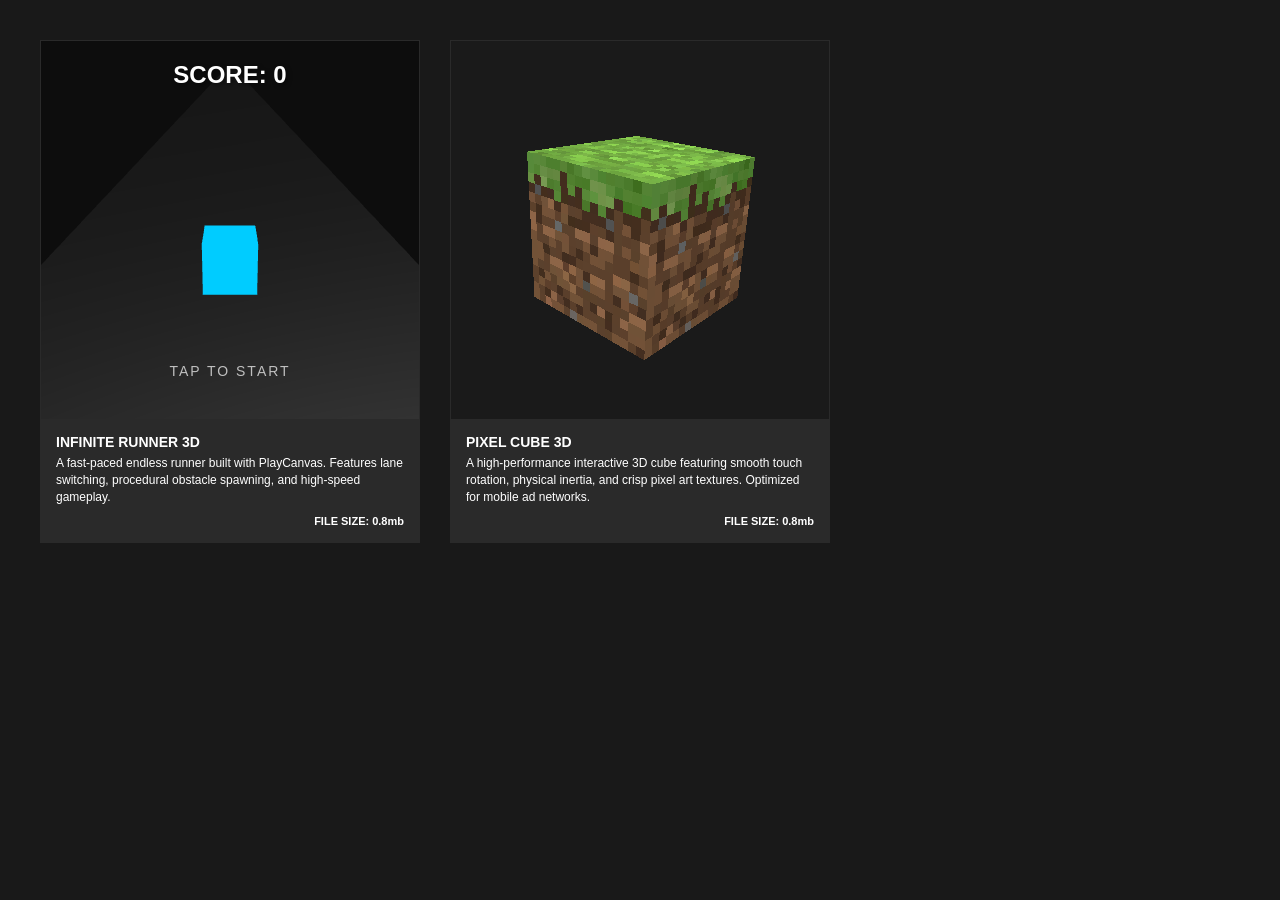
==== index.html @ 52c76c2c "Release update" ====
<!DOCTYPE html>
<html lang="en">

<head>
    <meta charset="UTF-8">
    <meta name="viewport" content="width=device-width, initial-scale=1.0">
    <title>Marcelo Kohl - Playables</title>
  <script type="module" crossorigin>(function(){const o=document.createElement("link").relList;if(o&&o.supports&&o.supports("modulepreload"))return;for(const e of document.querySelectorAll('link[rel="modulepreload"]'))r(e);new MutationObserver(e=>{for(const t of e)if(t.type==="childList")for(const s of t.addedNodes)s.tagName==="LINK"&&s.rel==="modulepreload"&&r(s)}).observe(document,{childList:!0,subtree:!0});function i(e){const t={};return e.integrity&&(t.integrity=e.integrity),e.referrerPolicy&&(t.referrerPolicy=e.referrerPolicy),e.crossOrigin==="use-credentials"?t.credentials="include":e.crossOrigin==="anonymous"?t.credentials="omit":t.credentials="same-origin",t}function r(e){if(e.ep)return;e.ep=!0;const t=i(e);fetch(e.href,t)}})();const m=document.getElementById("simulator"),y=document.getElementById("simulator-iframe"),d=document.getElementById("simulator-frame"),c=document.getElementById("simulator-device-selector"),f=document.getElementById("simulator-open-external"),a=document.getElementById("simulator-back"),g=document.getElementById("simulator-info-title"),b=document.getElementById("simulator-info-desc"),E=document.getElementById("simulator-file-size"),l=document.getElementById("simulator-download-file");let p="";const v={iphone13:{w:390,h:844},iphone14promax:{w:430,h:932},iphonese:{w:375,h:667},galaxys21:{w:360,h:800},pixel7:{w:412,h:915},ipadair:{w:820,h:1180},ipadpro12:{w:1024,h:1366},fill:{w:"100%",h:"100%"}};function u(n){const o=v[n],i=document.getElementById("simulator-body"),r=40;if(o)if(d.className="",d.classList.add(`res-${n}`),o.w!=="100%"){const e=o.w+24,t=o.h+24,s=i.clientWidth-r,w=i.clientHeight-r,h=Math.min(s/e,w/t,1);d.style.setProperty("--simulator-scale",h)}else d.style.setProperty("--simulator-scale","1")}window.openProject=function(n,o,i,r,e){p=n,y.src=n,g.innerText=o,b.innerText=i,E.innerText=r,l.href=e,l.download=e,m.style.display="flex",document.body.style.overflow="hidden",setTimeout(()=>{window.innerWidth<=600?u("fill"):u(c.value)},10)};window.addEventListener("resize",()=>{m.style.display==="flex"&&u(c.value)});c&&(c.onchange=()=>u(c.value));f&&(f.onclick=()=>window.open(p,"_blank"));a&&(a.onclick=()=>{m.style.display="none",y.src="",document.body.style.overflow="auto"});window.addEventListener("keydown",n=>{n.key==="Escape"&&a&&a.click()});l&&(l.onclick=async n=>{n.preventDefault();const o=l.href;try{const r=await(await fetch(o)).blob(),e=window.URL.createObjectURL(r),t=document.createElement("a");t.href=e,t.download=l.getAttribute("download")||"download.html",document.body.appendChild(t),t.click(),document.body.removeChild(t),window.URL.revokeObjectURL(e)}catch(i){console.error("Download failed, opening in new tab instead.",i),window.open(o,"_blank")}});</script>
  <style rel="stylesheet" crossorigin>:root{--bg-main: #191919;--text-main: #fff;--bg-card: #343434ab;--simulator-border: #000;--title-size: 14px;--description-size: 12px;--mb-size: 11px}body{margin:0;padding:40px;display:flex;justify-content:center;font-family:sans-serif;background:var(--bg-main);color:var(--text-main)}#project-list{display:grid;grid-template-columns:repeat(auto-fill,minmax(280px,1fr));gap:30px;width:100%;max-width:1200px}#project-list .project-card{text-decoration:none;color:var(--text-card-dark);position:relative;overflow:hidden;display:flex;flex-direction:column;cursor:pointer;border:1px solid var(--bg-card)}#project-list .project-card-iframe{width:100%;aspect-ratio:1/1;border:none;pointer-events:none;background:var(--bg-main)}#project-list .project-card-info{padding:15px;display:flex;flex-direction:column;gap:5px;background:var(--bg-card)}#project-list .project-card-title{font-size:var(--title-size);text-transform:uppercase}#project-list .project-card-description{font-size:var(--description-size);line-height:1.4}#project-list .project-file-size{font-size:var(--mb-size);font-weight:700;margin-top:5px;text-align:right}#simulator{position:fixed;top:0;left:0;width:100%;height:100%;background:var(--bg-main);z-index:1000;display:none;flex-direction:column;align-items:center}#simulator-header{width:100%;padding:15px 20px;display:flex;justify-content:space-between;align-items:center;box-sizing:border-box;background:var(--bg-main);border-bottom:1px solid var(--simulator-border);position:relative;z-index:10}.simulator-controls{display:flex;gap:15px;align-items:center}.btn{background:transparent;color:var(--text-main);border:1px solid #ffffff55;padding:10px 20px;font-size:13px;outline:none;cursor:pointer;text-transform:uppercase;text-align:center;font-weight:700;text-decoration:none;display:inline-block;transition:all .2s ease}.btn:hover{background:#fff3;border:1px solid #ffffff99}.btn.small{padding:6px 12px;font-size:10px}#simulator-info{position:absolute;top:10px;left:10px;width:250px;background:var(--bg-card);padding:15px;color:var(--text-main);display:flex;flex-direction:column;gap:5px;z-index:5;pointer-events:auto;border:1px solid transparent}#simulator-info-title{font-size:var(--title-size);text-transform:uppercase;display:block}#simulator-info-desc{font-size:var(--description-size);line-height:1.4;display:block}#simulator-file-size{font-size:var(--mb-size);font-weight:700;margin-top:5px;display:block}#simulator-body{flex:1;width:100%;display:flex;justify-content:center;align-items:center;overflow:hidden;padding:0;box-sizing:border-box;position:relative}#simulator-frame{background:#000;border:12px solid var(--simulator-border);border-radius:36px;box-shadow:0 0 50px #00000080;position:relative;overflow:hidden;transform:scale(var(--simulator-scale, 1));transform-origin:center center}#simulator-frame.res-iphone13{width:390px;height:844px}#simulator-frame.res-iphone14promax{width:430px;height:932px}#simulator-frame.res-iphonese{width:375px;height:667px;border-radius:0}#simulator-frame.res-galaxys21{width:360px;height:800px}#simulator-frame.res-pixel7{width:412px;height:915px}#simulator-frame.res-ipadair{width:820px;height:1180px}#simulator-frame.res-ipadpro12{width:1024px;height:1366px}#simulator-frame.res-fill{width:100%;height:100%;border-radius:0;border:none;transform:scale(1)}#simulator-frame:after{content:"";position:absolute;top:15px;left:50%;transform:translate(-50%);background:#111;z-index:10;border:2px solid #222;display:none}#simulator-frame.res-iphone13:after,#simulator-frame.res-galaxys21:after,#simulator-frame.res-pixel7:after{display:block;width:12px;height:12px;border-radius:50%}#simulator-frame.res-iphone14promax:after{display:block;width:100px;height:24px;border-radius:20px;top:10px}#simulator-frame.res-iphonese:after{display:block;width:60px;height:6px;border-radius:3px;top:20px}#simulator-iframe{width:100%;height:100%;border:none;background:#fff}@media (max-width: 800px){#simulator-info{display:none}}@media (max-width: 600px){#project-list{grid-template-columns:1fr}#simulator-frame{border:none;border-radius:0;width:100%!important;height:100%!important}#simulator-device-selector{display:none}}</style>
</head>

<body>

    <div id="project-list">
        
                                    <div class="project-card" onclick="openProject('infinite-runner.html', 'Infinite Runner 3D', 'A fast-paced endless runner built with PlayCanvas. Features lane switching, procedural obstacle spawning, and high-speed gameplay.', 'FILE SIZE: 0.8mb', 'infinite-runner.html')">
                                        <iframe class="project-card-iframe" src="infinite-runner.html"></iframe>
                                        <div class="project-card-info">
                                            <strong class="project-card-title">Infinite Runner 3D </strong>
                                            <span class="project-card-description">A fast-paced endless runner built with PlayCanvas. Features lane switching, procedural obstacle spawning, and high-speed gameplay.</span>
                                            <small class="project-file-size">FILE SIZE: 0.8mb</small>
                                        </div>
                                    </div>
                                

                                    <div class="project-card" onclick="openProject('pixel-cube.html', 'Pixel Cube 3D', 'A high-performance interactive 3D cube featuring smooth touch rotation, physical inertia, and crisp pixel art textures. Optimized for mobile ad networks.', 'FILE SIZE: 0.8mb', 'pixel-cube.html')">
                                        <iframe class="project-card-iframe" src="pixel-cube.html"></iframe>
                                        <div class="project-card-info">
                                            <strong class="project-card-title">Pixel Cube 3D </strong>
                                            <span class="project-card-description">A high-performance interactive 3D cube featuring smooth touch rotation, physical inertia, and crisp pixel art textures. Optimized for mobile ad networks.</span>
                                            <small class="project-file-size">FILE SIZE: 0.8mb</small>
                                        </div>
                                    </div>
                                
    </div>

    <div id="simulator">
        <div id="simulator-header">
            <div class="simulator-controls">
                <button id="simulator-back" class="btn small">CLOSE</button>

                <select id="simulator-device-selector" class="btn small">
                    <option value="iphone13">iPhone 13</option>
                    <option value="iphone14promax">iPhone 14 Pro Max</option>
                    <option value="iphonese">iPhone SE</option>
                    <option value="galaxys21">Galaxy S21</option>
                    <option value="pixel7">Pixel 7</option>
                    <option value="ipadair">iPad Air</option>
                    <option value="ipadpro12">iPad Pro 12.9</option>
                    <option value="fill">Fill Screen</option>
                </select>
                <button id="simulator-open-external" class="btn small">OPEN EXTERNAL</button>
            </div>
        </div>

        <div id="simulator-body">
            <div id="simulator-info">
                <strong id="simulator-info-title">PROJECT NAME</strong>
                <span id="simulator-info-desc">Description goes here...</span>
                <small id="simulator-file-size">FILE SIZE: 0.0mb</small>
                <a id="simulator-download-file" class="btn" style="margin-top: 15px;" download>DOWNLOAD HTML</a>
            </div>

            <div id="simulator-frame">
                <iframe id="simulator-iframe" src=""></iframe>
            </div>
        </div>
    </div>

</body>

</html>
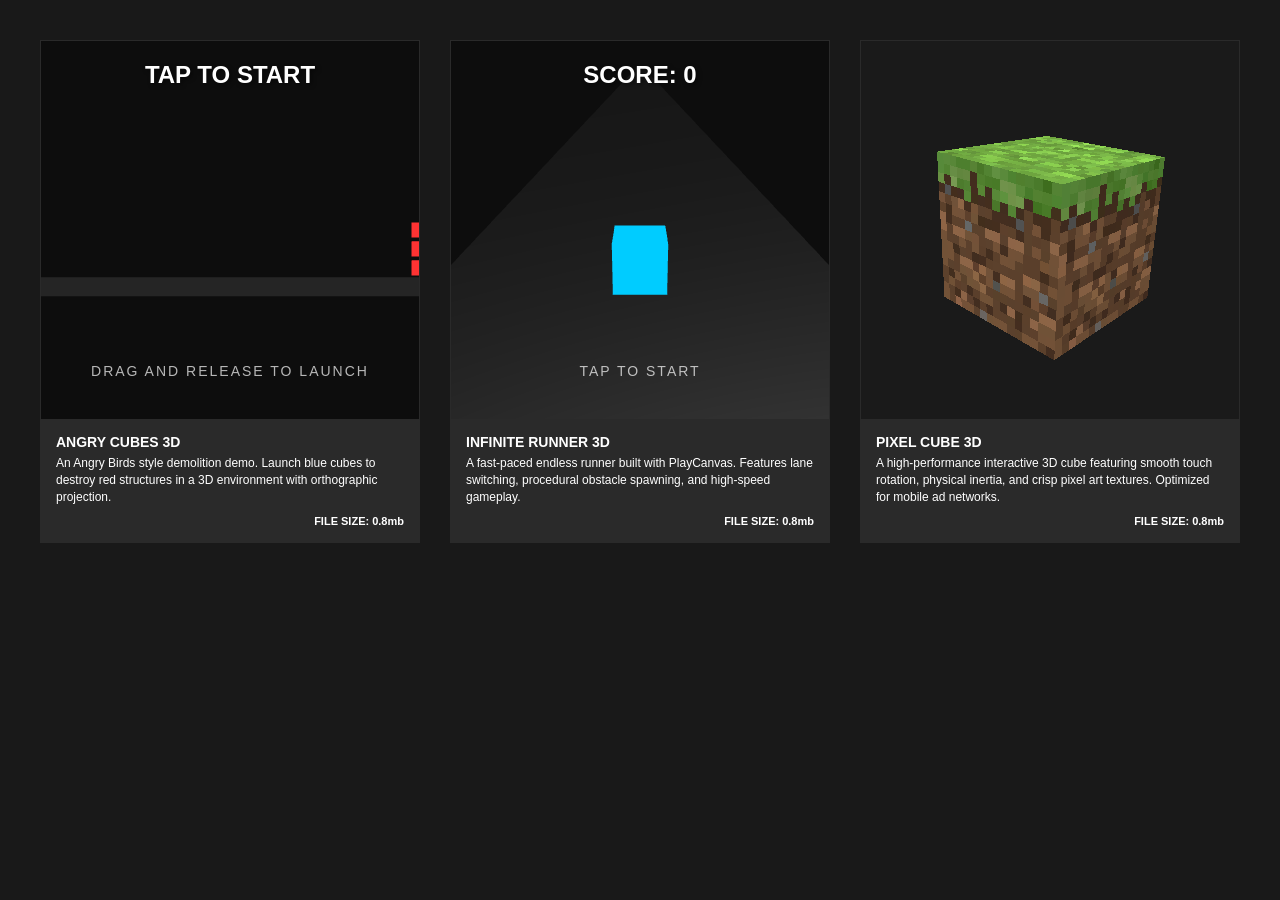
==== commit 481d8b3e: "Release update" ====
--- a/index.html
+++ b/index.html
@@ -5,14 +5,24 @@
     <meta charset="UTF-8">
     <meta name="viewport" content="width=device-width, initial-scale=1.0">
     <title>Marcelo Kohl - Playables</title>
-  <script type="module" crossorigin>(function(){const o=document.createElement("link").relList;if(o&&o.supports&&o.supports("modulepreload"))return;for(const e of document.querySelectorAll('link[rel="modulepreload"]'))r(e);new MutationObserver(e=>{for(const t of e)if(t.type==="childList")for(const s of t.addedNodes)s.tagName==="LINK"&&s.rel==="modulepreload"&&r(s)}).observe(document,{childList:!0,subtree:!0});function i(e){const t={};return e.integrity&&(t.integrity=e.integrity),e.referrerPolicy&&(t.referrerPolicy=e.referrerPolicy),e.crossOrigin==="use-credentials"?t.credentials="include":e.crossOrigin==="anonymous"?t.credentials="omit":t.credentials="same-origin",t}function r(e){if(e.ep)return;e.ep=!0;const t=i(e);fetch(e.href,t)}})();const m=document.getElementById("simulator"),y=document.getElementById("simulator-iframe"),d=document.getElementById("simulator-frame"),c=document.getElementById("simulator-device-selector"),f=document.getElementById("simulator-open-external"),a=document.getElementById("simulator-back"),g=document.getElementById("simulator-info-title"),b=document.getElementById("simulator-info-desc"),E=document.getElementById("simulator-file-size"),l=document.getElementById("simulator-download-file");let p="";const v={iphone13:{w:390,h:844},iphone14promax:{w:430,h:932},iphonese:{w:375,h:667},galaxys21:{w:360,h:800},pixel7:{w:412,h:915},ipadair:{w:820,h:1180},ipadpro12:{w:1024,h:1366},fill:{w:"100%",h:"100%"}};function u(n){const o=v[n],i=document.getElementById("simulator-body"),r=40;if(o)if(d.className="",d.classList.add(`res-${n}`),o.w!=="100%"){const e=o.w+24,t=o.h+24,s=i.clientWidth-r,w=i.clientHeight-r,h=Math.min(s/e,w/t,1);d.style.setProperty("--simulator-scale",h)}else d.style.setProperty("--simulator-scale","1")}window.openProject=function(n,o,i,r,e){p=n,y.src=n,g.innerText=o,b.innerText=i,E.innerText=r,l.href=e,l.download=e,m.style.display="flex",document.body.style.overflow="hidden",setTimeout(()=>{window.innerWidth<=600?u("fill"):u(c.value)},10)};window.addEventListener("resize",()=>{m.style.display==="flex"&&u(c.value)});c&&(c.onchange=()=>u(c.value));f&&(f.onclick=()=>window.open(p,"_blank"));a&&(a.onclick=()=>{m.style.display="none",y.src="",document.body.style.overflow="auto"});window.addEventListener("keydown",n=>{n.key==="Escape"&&a&&a.click()});l&&(l.onclick=async n=>{n.preventDefault();const o=l.href;try{const r=await(await fetch(o)).blob(),e=window.URL.createObjectURL(r),t=document.createElement("a");t.href=e,t.download=l.getAttribute("download")||"download.html",document.body.appendChild(t),t.click(),document.body.removeChild(t),window.URL.revokeObjectURL(e)}catch(i){console.error("Download failed, opening in new tab instead.",i),window.open(o,"_blank")}});</script>
-  <style rel="stylesheet" crossorigin>:root{--bg-main: #191919;--text-main: #fff;--bg-card: #343434ab;--simulator-border: #000;--title-size: 14px;--description-size: 12px;--mb-size: 11px}body{margin:0;padding:40px;display:flex;justify-content:center;font-family:sans-serif;background:var(--bg-main);color:var(--text-main)}#project-list{display:grid;grid-template-columns:repeat(auto-fill,minmax(280px,1fr));gap:30px;width:100%;max-width:1200px}#project-list .project-card{text-decoration:none;color:var(--text-card-dark);position:relative;overflow:hidden;display:flex;flex-direction:column;cursor:pointer;border:1px solid var(--bg-card)}#project-list .project-card-iframe{width:100%;aspect-ratio:1/1;border:none;pointer-events:none;background:var(--bg-main)}#project-list .project-card-info{padding:15px;display:flex;flex-direction:column;gap:5px;background:var(--bg-card)}#project-list .project-card-title{font-size:var(--title-size);text-transform:uppercase}#project-list .project-card-description{font-size:var(--description-size);line-height:1.4}#project-list .project-file-size{font-size:var(--mb-size);font-weight:700;margin-top:5px;text-align:right}#simulator{position:fixed;top:0;left:0;width:100%;height:100%;background:var(--bg-main);z-index:1000;display:none;flex-direction:column;align-items:center}#simulator-header{width:100%;padding:15px 20px;display:flex;justify-content:space-between;align-items:center;box-sizing:border-box;background:var(--bg-main);border-bottom:1px solid var(--simulator-border);position:relative;z-index:10}.simulator-controls{display:flex;gap:15px;align-items:center}.btn{background:transparent;color:var(--text-main);border:1px solid #ffffff55;padding:10px 20px;font-size:13px;outline:none;cursor:pointer;text-transform:uppercase;text-align:center;font-weight:700;text-decoration:none;display:inline-block;transition:all .2s ease}.btn:hover{background:#fff3;border:1px solid #ffffff99}.btn.small{padding:6px 12px;font-size:10px}#simulator-info{position:absolute;top:10px;left:10px;width:250px;background:var(--bg-card);padding:15px;color:var(--text-main);display:flex;flex-direction:column;gap:5px;z-index:5;pointer-events:auto;border:1px solid transparent}#simulator-info-title{font-size:var(--title-size);text-transform:uppercase;display:block}#simulator-info-desc{font-size:var(--description-size);line-height:1.4;display:block}#simulator-file-size{font-size:var(--mb-size);font-weight:700;margin-top:5px;display:block}#simulator-body{flex:1;width:100%;display:flex;justify-content:center;align-items:center;overflow:hidden;padding:0;box-sizing:border-box;position:relative}#simulator-frame{background:#000;border:12px solid var(--simulator-border);border-radius:36px;box-shadow:0 0 50px #00000080;position:relative;overflow:hidden;transform:scale(var(--simulator-scale, 1));transform-origin:center center}#simulator-frame.res-iphone13{width:390px;height:844px}#simulator-frame.res-iphone14promax{width:430px;height:932px}#simulator-frame.res-iphonese{width:375px;height:667px;border-radius:0}#simulator-frame.res-galaxys21{width:360px;height:800px}#simulator-frame.res-pixel7{width:412px;height:915px}#simulator-frame.res-ipadair{width:820px;height:1180px}#simulator-frame.res-ipadpro12{width:1024px;height:1366px}#simulator-frame.res-fill{width:100%;height:100%;border-radius:0;border:none;transform:scale(1)}#simulator-frame:after{content:"";position:absolute;top:15px;left:50%;transform:translate(-50%);background:#111;z-index:10;border:2px solid #222;display:none}#simulator-frame.res-iphone13:after,#simulator-frame.res-galaxys21:after,#simulator-frame.res-pixel7:after{display:block;width:12px;height:12px;border-radius:50%}#simulator-frame.res-iphone14promax:after{display:block;width:100px;height:24px;border-radius:20px;top:10px}#simulator-frame.res-iphonese:after{display:block;width:60px;height:6px;border-radius:3px;top:20px}#simulator-iframe{width:100%;height:100%;border:none;background:#fff}@media (max-width: 800px){#simulator-info{display:none}}@media (max-width: 600px){#project-list{grid-template-columns:1fr}#simulator-frame{border:none;border-radius:0;width:100%!important;height:100%!important}#simulator-device-selector{display:none}}</style>
+  <script type="module" crossorigin>(function(){const o=document.createElement("link").relList;if(o&&o.supports&&o.supports("modulepreload"))return;for(const e of document.querySelectorAll('link[rel="modulepreload"]'))i(e);new MutationObserver(e=>{for(const t of e)if(t.type==="childList")for(const r of t.addedNodes)r.tagName==="LINK"&&r.rel==="modulepreload"&&i(r)}).observe(document,{childList:!0,subtree:!0});function s(e){const t={};return e.integrity&&(t.integrity=e.integrity),e.referrerPolicy&&(t.referrerPolicy=e.referrerPolicy),e.crossOrigin==="use-credentials"?t.credentials="include":e.crossOrigin==="anonymous"?t.credentials="omit":t.credentials="same-origin",t}function i(e){if(e.ep)return;e.ep=!0;const t=s(e);fetch(e.href,t)}})();const u=document.getElementById("simulator"),y=document.getElementById("simulator-iframe"),c=document.getElementById("simulator-frame"),l=document.getElementById("simulator-device-selector"),m=document.getElementById("simulator-open-external"),d=document.getElementById("simulator-back"),g=document.getElementById("simulator-info-title"),E=document.getElementById("simulator-info-desc"),v=document.getElementById("simulator-file-size"),f=document.getElementById("simulator-download-file");let p="";const B={iphone13:{w:390,h:844},iphone14promax:{w:430,h:932},iphonese:{w:375,h:667},galaxys21:{w:360,h:800},pixel7:{w:412,h:915},ipadair:{w:820,h:1180},ipadpro12:{w:1024,h:1366},fill:{w:"100%",h:"100%"}};function a(n){const o=B[n],s=document.getElementById("simulator-body"),i=40;if(o)if(c.className="",c.classList.add(`res-${n}`),o.w!=="100%"){const e=o.w+24,t=o.h+24,r=s.clientWidth-i,w=s.clientHeight-i,h=Math.min(r/e,w/t,1);c.style.setProperty("--simulator-scale",h)}else c.style.setProperty("--simulator-scale","1")}window.openProject=function(n,o,s,i,e){p=n,y.src=n,g.innerText=o,E.innerText=s,v.innerText=i,f.href=e,f.download=e,u.style.display="flex",document.body.style.overflow="hidden",setTimeout(()=>{window.innerWidth<=600?a("fill"):a(l.value)},10)};window.addEventListener("resize",()=>{u.style.display==="flex"&&a(l.value)});l&&(l.onchange=()=>a(l.value));m&&(m.onclick=()=>window.open(p,"_blank"));d&&(d.onclick=()=>{u.style.display="none",y.src="",document.body.style.overflow="auto"});window.addEventListener("keydown",n=>{n.key==="Escape"&&d&&d.click()});</script>
+  <style rel="stylesheet" crossorigin>:root{--bg-main: #191919;--text-main: #fff;--bg-card: #343434ab;--simulator-border: #000;--title-size: 14px;--description-size: 12px;--mb-size: 11px}body{margin:0;padding:40px;display:flex;justify-content:center;font-family:sans-serif;background:var(--bg-main);color:var(--text-main)}#project-list{display:grid;grid-template-columns:repeat(auto-fill,minmax(280px,1fr));gap:30px;width:100%;max-width:1200px}#project-list .project-card{text-decoration:none;color:var(--text-card-dark);position:relative;overflow:hidden;display:flex;flex-direction:column;cursor:pointer;border:1px solid var(--bg-card)}#project-list .project-card-iframe{width:100%;aspect-ratio:1/1;border:none;pointer-events:none;background:var(--bg-main)}#project-list .project-card-info{padding:15px;display:flex;flex-direction:column;gap:5px;background:var(--bg-card)}#project-list .project-card-title{font-size:var(--title-size);text-transform:uppercase}#project-list .project-card-description{font-size:var(--description-size);line-height:1.4}#project-list .project-file-size{font-size:var(--mb-size);font-weight:700;margin-top:5px;text-align:right}#simulator{position:fixed;top:0;left:0;width:100%;height:100%;background:var(--bg-main);z-index:1000;display:none;flex-direction:column;align-items:center}#simulator-header{width:100%;padding:15px 20px;display:flex;justify-content:space-between;align-items:center;box-sizing:border-box;background:var(--bg-main);border-bottom:1px solid var(--simulator-border);position:relative;z-index:10}.simulator-controls{display:flex;gap:15px;align-items:center}.btn{background:transparent;color:var(--text-main);border:1px solid #ffffff55;padding:10px 20px;font-size:.8rem;outline:none;cursor:pointer;text-transform:uppercase;text-align:center;font-weight:700;text-decoration:none;display:flex;transition:all .2s ease;gap:.4rem;justify-items:center;align-items:center;box-sizing:border-box;line-height:1rem}.btn:hover{background:#fff3;border:1px solid #ffffff99}.btn.small{padding:6px 12px;font-size:.65rem;height:1.8rem}.btn svg{width:14px;height:14px;display:block;fill:currentColor}.btn.small svg{width:12px;height:12px}#simulator-info{position:absolute;top:10px;left:10px;width:250px;background:var(--bg-card);padding:15px;color:var(--text-main);display:flex;flex-direction:column;gap:5px;z-index:5;pointer-events:auto;border:1px solid transparent;transition:all .3s ease}#simulator-info.collapsed{background:transparent}#simulator-info.collapsed #simulator-info-content{display:none}#simulator-info-header{display:flex;justify-content:flex-start;align-items:center;gap:10px}#simulator-info-title{font-size:var(--title-size);text-transform:uppercase;display:block}#simulator-info-desc{font-size:var(--description-size);line-height:1.4;display:block}#simulator-file-size{font-size:var(--mb-size);font-weight:700;margin-top:5px;display:block}#simulator-body{flex:1;width:100%;display:flex;justify-content:center;align-items:center;overflow:hidden;padding:0;box-sizing:border-box;position:relative}#simulator-frame{background:#000;border:12px solid var(--simulator-border);border-radius:36px;box-shadow:0 0 50px #00000080;position:relative;overflow:hidden;transform:scale(var(--simulator-scale, 1));transform-origin:center center}#simulator-frame.res-iphone13{width:390px;height:844px}#simulator-frame.res-iphone14promax{width:430px;height:932px}#simulator-frame.res-iphonese{width:375px;height:667px;border-radius:0}#simulator-frame.res-galaxys21{width:360px;height:800px}#simulator-frame.res-pixel7{width:412px;height:915px}#simulator-frame.res-ipadair{width:820px;height:1180px}#simulator-frame.res-ipadpro12{width:1024px;height:1366px}#simulator-frame.res-fill{width:100%;height:100%;border-radius:0;border:none;transform:scale(1)}#simulator-frame:after{content:"";position:absolute;top:15px;left:50%;transform:translate(-50%);background:#111;z-index:10;border:2px solid #222;display:none}#simulator-frame.res-iphone13:after,#simulator-frame.res-galaxys21:after,#simulator-frame.res-pixel7:after{display:block;width:12px;height:12px;border-radius:50%}#simulator-frame.res-iphone14promax:after{display:block;width:100px;height:24px;border-radius:20px;top:10px}#simulator-frame.res-iphonese:after{display:block;width:60px;height:6px;border-radius:3px;top:20px}#simulator-iframe{width:100%;height:100%;border:none;background:#fff}@media (max-width: 800px){#simulator-info{display:none}}@media (max-width: 600px){#project-list{grid-template-columns:1fr}#simulator-frame{border:none;border-radius:0;width:100%!important;height:100%!important}#simulator-device-selector{display:none}}</style>
 </head>
 
 <body>
 
     <div id="project-list">
         
+                                    <div class="project-card" onclick="openProject('angry-cubes.html', 'Angry Cubes 3D', 'An Angry Birds style demolition demo. Launch blue cubes to destroy red structures in a 3D environment with orthographic projection.', 'FILE SIZE: 0.8mb', 'angry-cubes.html')">
+                                        <iframe class="project-card-iframe" src="angry-cubes.html"></iframe>
+                                        <div class="project-card-info">
+                                            <strong class="project-card-title">Angry Cubes 3D </strong>
+                                            <span class="project-card-description">An Angry Birds style demolition demo. Launch blue cubes to destroy red structures in a 3D environment with orthographic projection.</span>
+                                            <small class="project-file-size">FILE SIZE: 0.8mb</small>
+                                        </div>
+                                    </div>
+                                
+
                                     <div class="project-card" onclick="openProject('infinite-runner.html', 'Infinite Runner 3D', 'A fast-paced endless runner built with PlayCanvas. Features lane switching, procedural obstacle spawning, and high-speed gameplay.', 'FILE SIZE: 0.8mb', 'infinite-runner.html')">
                                         <iframe class="project-card-iframe" src="infinite-runner.html"></iframe>
                                         <div class="project-card-info">
@@ -37,7 +47,14 @@
     <div id="simulator">
         <div id="simulator-header">
             <div class="simulator-controls">
-                <button id="simulator-back" class="btn small">CLOSE</button>
+                <button id="simulator-back" class="btn small" title="Close Simulator">
+                    <svg viewBox="0 0 16 16" xmlns="http://www.w3.org/2000/svg">
+                        <path
+                            d="M0 14.545L1.455 16 8 9.455 14.545 16 16 14.545 9.455 8 16 1.455 14.545 0 8 6.545 1.455 0 0 1.455 6.545 8z"
+                            fill-rule="evenodd"></path>
+                    </svg>
+                    CLOSE
+                </button>
 
                 <select id="simulator-device-selector" class="btn small">
                     <option value="iphone13">iPhone 13</option>
@@ -49,7 +66,21 @@
                     <option value="ipadpro12">iPad Pro 12.9</option>
                     <option value="fill">Fill Screen</option>
                 </select>
-                <button id="simulator-open-external" class="btn small">OPEN EXTERNAL</button>
+                <button id="simulator-open-external" class="btn small" title="Open External">
+                    <svg viewBox="0 0 16 16" xmlns="http://www.w3.org/2000/svg">
+                        <path d="M14 3.5L8.5 9 7 7.5 12.5 2H10V0h6v6h-2V3.5zM6 0v2H2v12h12v-4h2v6H0V0h6z"
+                            fill-rule="evenodd"></path>
+                    </svg>
+                    OPEN EXTERNAL
+                </button>
+                <a id="simulator-download-file" class="btn small" download title="Download HTML">
+                    <svg viewBox="0 0 16 16" xmlns="http://www.w3.org/2000/svg">
+                        <path
+                            d="M7 5.222V0h2v5.193l1.107-1.107L11.52 5.5 7.986 9.036 4.45 5.5l1.414-1.414L7 5.222zM16 11v5H0v-5h2v3h12v-3h2z"
+                            fill-rule="evenodd"></path>
+                    </svg>
+                    DOWNLOAD FILE
+                </a>
             </div>
         </div>
 
@@ -58,7 +89,6 @@
                 <strong id="simulator-info-title">PROJECT NAME</strong>
                 <span id="simulator-info-desc">Description goes here...</span>
                 <small id="simulator-file-size">FILE SIZE: 0.0mb</small>
-                <a id="simulator-download-file" class="btn" style="margin-top: 15px;" download>DOWNLOAD HTML</a>
             </div>
 
             <div id="simulator-frame">
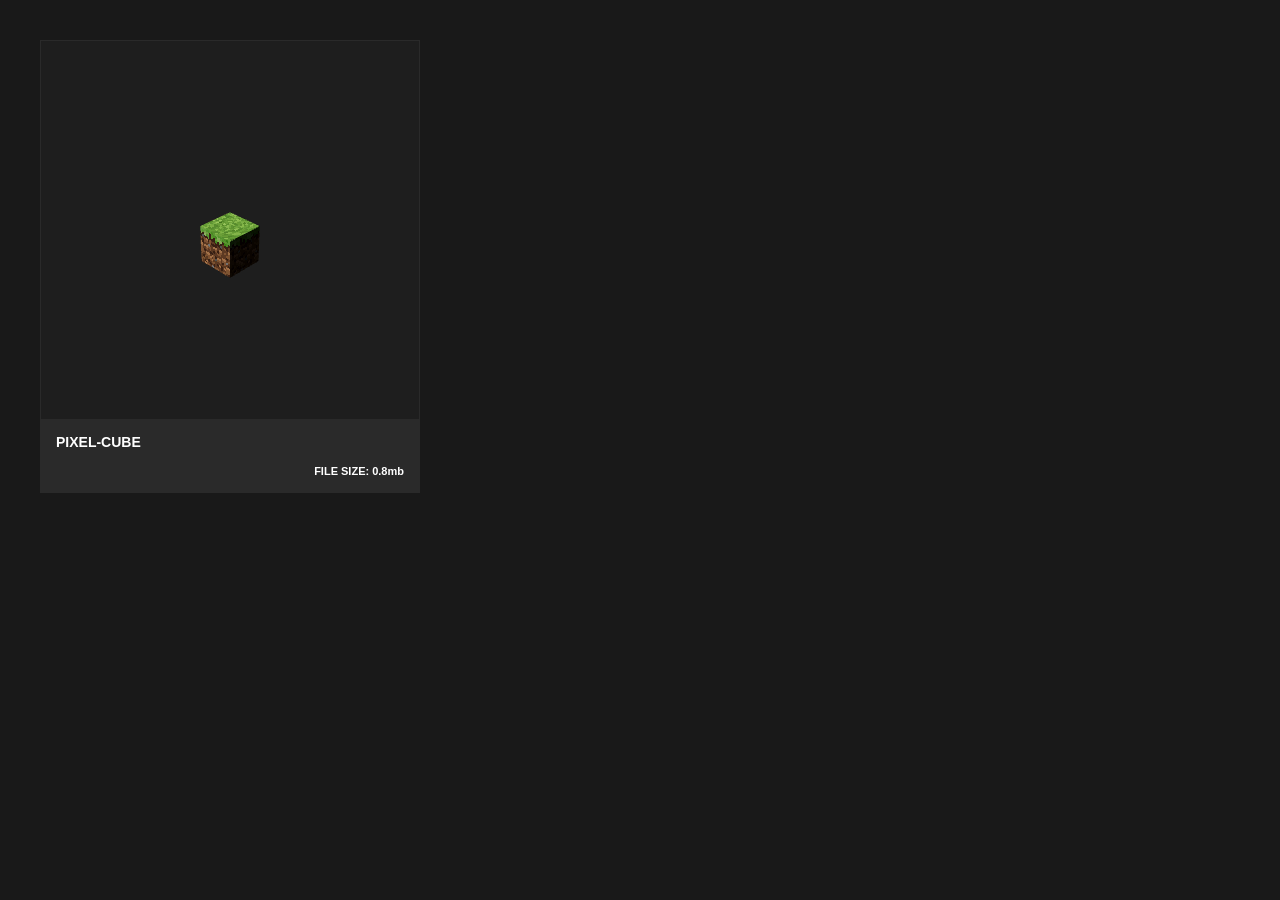
==== commit 8226d35d: "Release update" ====
--- a/index.html
+++ b/index.html
@@ -5,7 +5,7 @@
     <meta charset="UTF-8">
     <meta name="viewport" content="width=device-width, initial-scale=1.0">
     <title>Marcelo Kohl - Playables</title>
-  <script type="module" crossorigin>(function(){const o=document.createElement("link").relList;if(o&&o.supports&&o.supports("modulepreload"))return;for(const e of document.querySelectorAll('link[rel="modulepreload"]'))i(e);new MutationObserver(e=>{for(const t of e)if(t.type==="childList")for(const r of t.addedNodes)r.tagName==="LINK"&&r.rel==="modulepreload"&&i(r)}).observe(document,{childList:!0,subtree:!0});function s(e){const t={};return e.integrity&&(t.integrity=e.integrity),e.referrerPolicy&&(t.referrerPolicy=e.referrerPolicy),e.crossOrigin==="use-credentials"?t.credentials="include":e.crossOrigin==="anonymous"?t.credentials="omit":t.credentials="same-origin",t}function i(e){if(e.ep)return;e.ep=!0;const t=s(e);fetch(e.href,t)}})();const u=document.getElementById("simulator"),y=document.getElementById("simulator-iframe"),c=document.getElementById("simulator-frame"),l=document.getElementById("simulator-device-selector"),m=document.getElementById("simulator-open-external"),d=document.getElementById("simulator-back"),g=document.getElementById("simulator-info-title"),E=document.getElementById("simulator-info-desc"),v=document.getElementById("simulator-file-size"),f=document.getElementById("simulator-download-file");let p="";const B={iphone13:{w:390,h:844},iphone14promax:{w:430,h:932},iphonese:{w:375,h:667},galaxys21:{w:360,h:800},pixel7:{w:412,h:915},ipadair:{w:820,h:1180},ipadpro12:{w:1024,h:1366},fill:{w:"100%",h:"100%"}};function a(n){const o=B[n],s=document.getElementById("simulator-body"),i=40;if(o)if(c.className="",c.classList.add(`res-${n}`),o.w!=="100%"){const e=o.w+24,t=o.h+24,r=s.clientWidth-i,w=s.clientHeight-i,h=Math.min(r/e,w/t,1);c.style.setProperty("--simulator-scale",h)}else c.style.setProperty("--simulator-scale","1")}window.openProject=function(n,o,s,i,e){p=n,y.src=n,g.innerText=o,E.innerText=s,v.innerText=i,f.href=e,f.download=e,u.style.display="flex",document.body.style.overflow="hidden",setTimeout(()=>{window.innerWidth<=600?a("fill"):a(l.value)},10)};window.addEventListener("resize",()=>{u.style.display==="flex"&&a(l.value)});l&&(l.onchange=()=>a(l.value));m&&(m.onclick=()=>window.open(p,"_blank"));d&&(d.onclick=()=>{u.style.display="none",y.src="",document.body.style.overflow="auto"});window.addEventListener("keydown",n=>{n.key==="Escape"&&d&&d.click()});</script>
+  <script type="module" crossorigin>!function(){"use strict";const e=document.getElementById("simulator"),t=document.getElementById("simulator-iframe"),n=document.getElementById("simulator-frame"),o=document.getElementById("simulator-device-selector"),l=document.getElementById("simulator-open-external"),i=document.getElementById("simulator-back"),d=document.getElementById("simulator-info-title"),s=document.getElementById("simulator-info-desc"),a=document.getElementById("simulator-file-size"),m=document.getElementById("simulator-download-file");let c="";const r={iphone13:{w:390,h:844},iphone14promax:{w:430,h:932},iphonese:{w:375,h:667},galaxys21:{w:360,h:800},pixel7:{w:412,h:915},ipadair:{w:820,h:1180},ipadpro12:{w:1024,h:1366},fill:{w:"100%",h:"100%"}};function u(e){const t=r[e],o=document.getElementById("simulator-body");if(t)if(n.className="",n.classList.add(`res-${e}`),"100%"!==t.w){const e=t.w+24,l=t.h+24,i=o.clientWidth-40,d=o.clientHeight-40,s=Math.min(i/e,d/l,1);n.style.setProperty("--simulator-scale",s)}else n.style.setProperty("--simulator-scale","1")}window.openProject=function(n,l,i,r,y){c=n,t.src=n,d.innerText=l,s.innerText=i,a.innerText=r,m.href=y,m.download=y,e.style.display="flex",document.body.style.overflow="hidden",setTimeout(()=>{window.innerWidth<=600?u("fill"):u(o.value)},10)},window.addEventListener("resize",()=>{"flex"===e.style.display&&u(o.value)}),o&&(o.onchange=()=>u(o.value)),l&&(l.onclick=()=>window.open(c,"_blank")),i&&(i.onclick=()=>{e.style.display="none",t.src="",document.body.style.overflow="auto"}),window.addEventListener("keydown",e=>{"Escape"===e.key&&i&&i.click()})}();</script>
   <style rel="stylesheet" crossorigin>:root{--bg-main: #191919;--text-main: #fff;--bg-card: #343434ab;--simulator-border: #000;--title-size: 14px;--description-size: 12px;--mb-size: 11px}body{margin:0;padding:40px;display:flex;justify-content:center;font-family:sans-serif;background:var(--bg-main);color:var(--text-main)}#project-list{display:grid;grid-template-columns:repeat(auto-fill,minmax(280px,1fr));gap:30px;width:100%;max-width:1200px}#project-list .project-card{text-decoration:none;color:var(--text-card-dark);position:relative;overflow:hidden;display:flex;flex-direction:column;cursor:pointer;border:1px solid var(--bg-card)}#project-list .project-card-iframe{width:100%;aspect-ratio:1/1;border:none;pointer-events:none;background:var(--bg-main)}#project-list .project-card-info{padding:15px;display:flex;flex-direction:column;gap:5px;background:var(--bg-card)}#project-list .project-card-title{font-size:var(--title-size);text-transform:uppercase}#project-list .project-card-description{font-size:var(--description-size);line-height:1.4}#project-list .project-file-size{font-size:var(--mb-size);font-weight:700;margin-top:5px;text-align:right}#simulator{position:fixed;top:0;left:0;width:100%;height:100%;background:var(--bg-main);z-index:1000;display:none;flex-direction:column;align-items:center}#simulator-header{width:100%;padding:15px 20px;display:flex;justify-content:space-between;align-items:center;box-sizing:border-box;background:var(--bg-main);border-bottom:1px solid var(--simulator-border);position:relative;z-index:10}.simulator-controls{display:flex;gap:15px;align-items:center}.btn{background:transparent;color:var(--text-main);border:1px solid #ffffff55;padding:10px 20px;font-size:.8rem;outline:none;cursor:pointer;text-transform:uppercase;text-align:center;font-weight:700;text-decoration:none;display:flex;transition:all .2s ease;gap:.4rem;justify-items:center;align-items:center;box-sizing:border-box;line-height:1rem}.btn:hover{background:#fff3;border:1px solid #ffffff99}.btn.small{padding:6px 12px;font-size:.65rem;height:1.8rem}.btn svg{width:14px;height:14px;display:block;fill:currentColor}.btn.small svg{width:12px;height:12px}#simulator-info{position:absolute;top:10px;left:10px;width:250px;background:var(--bg-card);padding:15px;color:var(--text-main);display:flex;flex-direction:column;gap:5px;z-index:5;pointer-events:auto;border:1px solid transparent;transition:all .3s ease}#simulator-info.collapsed{background:transparent}#simulator-info.collapsed #simulator-info-content{display:none}#simulator-info-header{display:flex;justify-content:flex-start;align-items:center;gap:10px}#simulator-info-title{font-size:var(--title-size);text-transform:uppercase;display:block}#simulator-info-desc{font-size:var(--description-size);line-height:1.4;display:block}#simulator-file-size{font-size:var(--mb-size);font-weight:700;margin-top:5px;display:block}#simulator-body{flex:1;width:100%;display:flex;justify-content:center;align-items:center;overflow:hidden;padding:0;box-sizing:border-box;position:relative}#simulator-frame{background:#000;border:12px solid var(--simulator-border);border-radius:36px;box-shadow:0 0 50px #00000080;position:relative;overflow:hidden;transform:scale(var(--simulator-scale, 1));transform-origin:center center}#simulator-frame.res-iphone13{width:390px;height:844px}#simulator-frame.res-iphone14promax{width:430px;height:932px}#simulator-frame.res-iphonese{width:375px;height:667px;border-radius:0}#simulator-frame.res-galaxys21{width:360px;height:800px}#simulator-frame.res-pixel7{width:412px;height:915px}#simulator-frame.res-ipadair{width:820px;height:1180px}#simulator-frame.res-ipadpro12{width:1024px;height:1366px}#simulator-frame.res-fill{width:100%;height:100%;border-radius:0;border:none;transform:scale(1)}#simulator-frame:after{content:"";position:absolute;top:15px;left:50%;transform:translate(-50%);background:#111;z-index:10;border:2px solid #222;display:none}#simulator-frame.res-iphone13:after,#simulator-frame.res-galaxys21:after,#simulator-frame.res-pixel7:after{display:block;width:12px;height:12px;border-radius:50%}#simulator-frame.res-iphone14promax:after{display:block;width:100px;height:24px;border-radius:20px;top:10px}#simulator-frame.res-iphonese:after{display:block;width:60px;height:6px;border-radius:3px;top:20px}#simulator-iframe{width:100%;height:100%;border:none;background:#fff}@media (max-width: 800px){#simulator-info{display:none}}@media (max-width: 600px){#project-list{grid-template-columns:1fr}#simulator-frame{border:none;border-radius:0;width:100%!important;height:100%!important}#simulator-device-selector{display:none}}</style>
 </head>
 
@@ -13,31 +13,11 @@
 
     <div id="project-list">
         
-                                    <div class="project-card" onclick="openProject('angry-cubes.html', 'Angry Cubes 3D', 'An Angry Birds style demolition demo. Launch blue cubes to destroy red structures in a 3D environment with orthographic projection.', 'FILE SIZE: 0.8mb', 'angry-cubes.html')">
-                                        <iframe class="project-card-iframe" src="angry-cubes.html"></iframe>
-                                        <div class="project-card-info">
-                                            <strong class="project-card-title">Angry Cubes 3D </strong>
-                                            <span class="project-card-description">An Angry Birds style demolition demo. Launch blue cubes to destroy red structures in a 3D environment with orthographic projection.</span>
-                                            <small class="project-file-size">FILE SIZE: 0.8mb</small>
-                                        </div>
-                                    </div>
-                                
-
-                                    <div class="project-card" onclick="openProject('infinite-runner.html', 'Infinite Runner 3D', 'A fast-paced endless runner built with PlayCanvas. Features lane switching, procedural obstacle spawning, and high-speed gameplay.', 'FILE SIZE: 0.8mb', 'infinite-runner.html')">
-                                        <iframe class="project-card-iframe" src="infinite-runner.html"></iframe>
-                                        <div class="project-card-info">
-                                            <strong class="project-card-title">Infinite Runner 3D </strong>
-                                            <span class="project-card-description">A fast-paced endless runner built with PlayCanvas. Features lane switching, procedural obstacle spawning, and high-speed gameplay.</span>
-                                            <small class="project-file-size">FILE SIZE: 0.8mb</small>
-                                        </div>
-                                    </div>
-                                
-
-                                    <div class="project-card" onclick="openProject('pixel-cube.html', 'Pixel Cube 3D', 'A high-performance interactive 3D cube featuring smooth touch rotation, physical inertia, and crisp pixel art textures. Optimized for mobile ad networks.', 'FILE SIZE: 0.8mb', 'pixel-cube.html')">
+                                    <div class="project-card" onclick="openProject('pixel-cube.html', 'PIXEL-CUBE', '', 'FILE SIZE: 0.8mb', 'pixel-cube.html')">
                                         <iframe class="project-card-iframe" src="pixel-cube.html"></iframe>
                                         <div class="project-card-info">
-                                            <strong class="project-card-title">Pixel Cube 3D </strong>
-                                            <span class="project-card-description">A high-performance interactive 3D cube featuring smooth touch rotation, physical inertia, and crisp pixel art textures. Optimized for mobile ad networks.</span>
+                                            <strong class="project-card-title">PIXEL-CUBE </strong>
+                                            <span class="project-card-description"></span>
                                             <small class="project-file-size">FILE SIZE: 0.8mb</small>
                                         </div>
                                     </div>
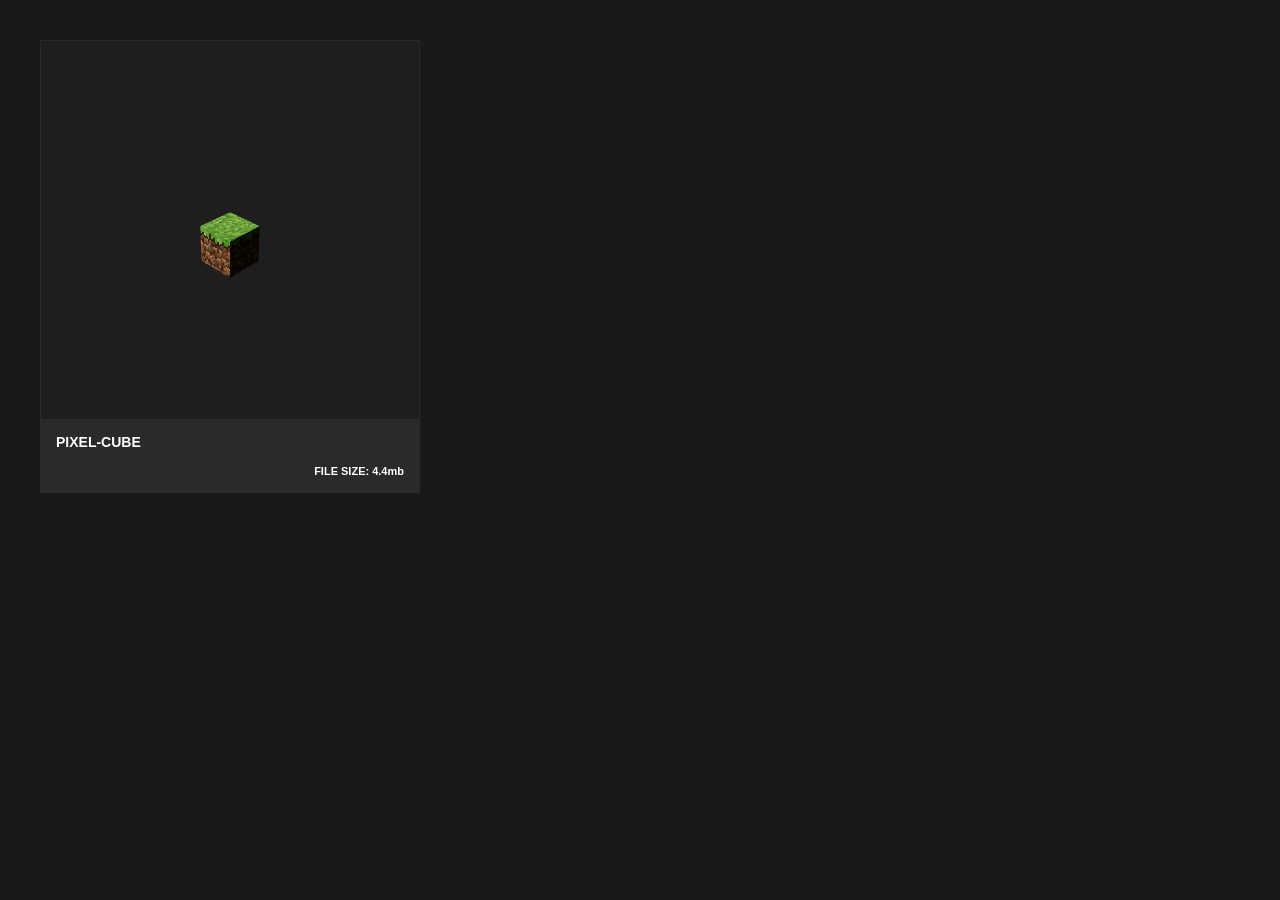
==== commit 5ff8a31f: "feat: implement mobile pinch-to-zoom and rotation inertia" ====
--- a/index.html
+++ b/index.html
@@ -13,12 +13,12 @@
 
     <div id="project-list">
         
-                                    <div class="project-card" onclick="openProject('pixel-cube.html', 'PIXEL-CUBE', '', 'FILE SIZE: 0.8mb', 'pixel-cube.html')">
+                                    <div class="project-card" onclick="openProject('pixel-cube.html', 'PIXEL-CUBE', '', 'FILE SIZE: 4.4mb', 'pixel-cube.html')">
                                         <iframe class="project-card-iframe" src="pixel-cube.html"></iframe>
                                         <div class="project-card-info">
                                             <strong class="project-card-title">PIXEL-CUBE </strong>
                                             <span class="project-card-description"></span>
-                                            <small class="project-file-size">FILE SIZE: 0.8mb</small>
+                                            <small class="project-file-size">FILE SIZE: 4.4mb</small>
                                         </div>
                                     </div>
                                 
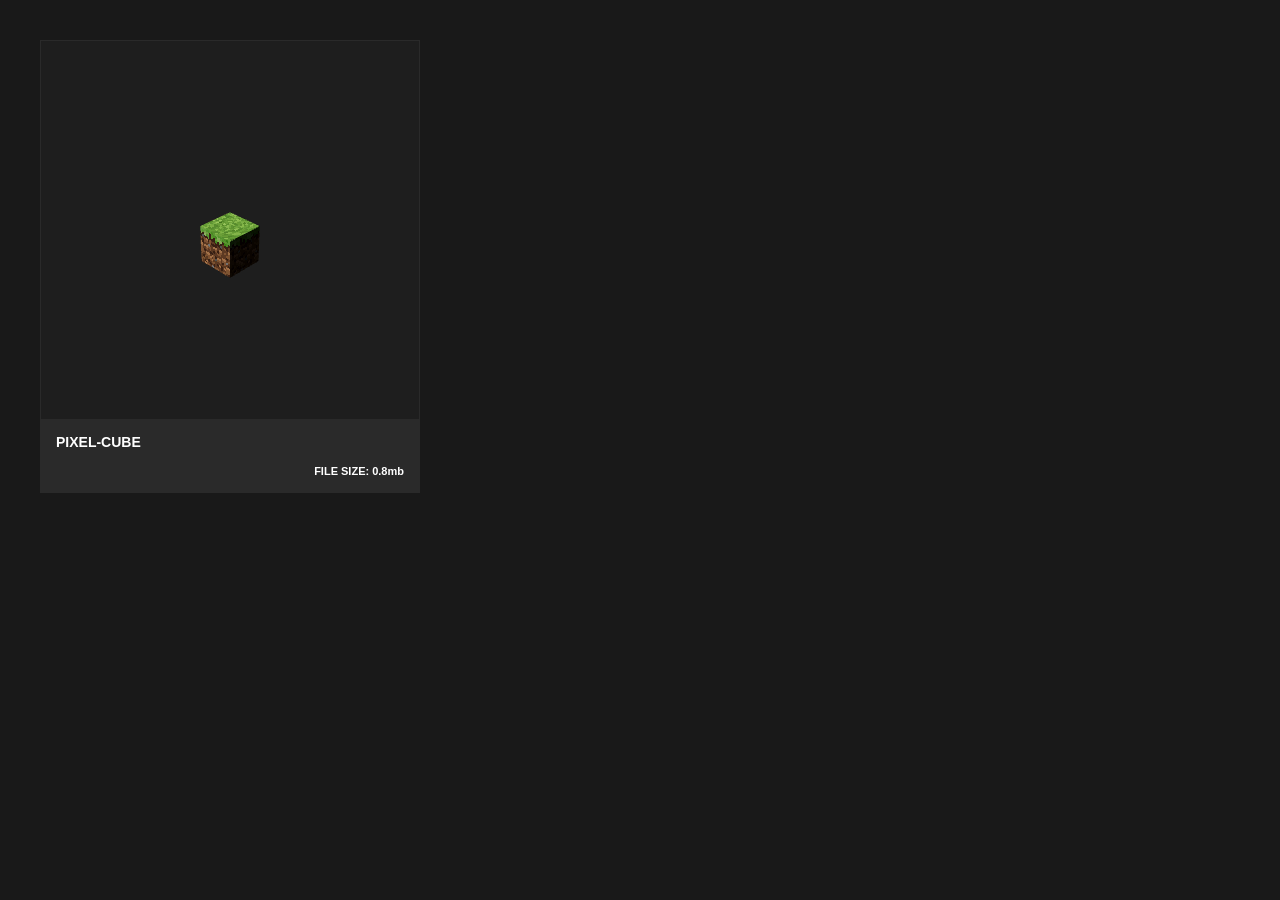
==== commit a385b016: "Release update" ====
--- a/index.html
+++ b/index.html
@@ -13,12 +13,12 @@
 
     <div id="project-list">
         
-                                    <div class="project-card" onclick="openProject('pixel-cube.html', 'PIXEL-CUBE', '', 'FILE SIZE: 4.4mb', 'pixel-cube.html')">
+                                    <div class="project-card" onclick="openProject('pixel-cube.html', 'PIXEL-CUBE', '', 'FILE SIZE: 0.8mb', 'pixel-cube.html')">
                                         <iframe class="project-card-iframe" src="pixel-cube.html"></iframe>
                                         <div class="project-card-info">
                                             <strong class="project-card-title">PIXEL-CUBE </strong>
                                             <span class="project-card-description"></span>
-                                            <small class="project-file-size">FILE SIZE: 4.4mb</small>
+                                            <small class="project-file-size">FILE SIZE: 0.8mb</small>
                                         </div>
                                     </div>
                                 
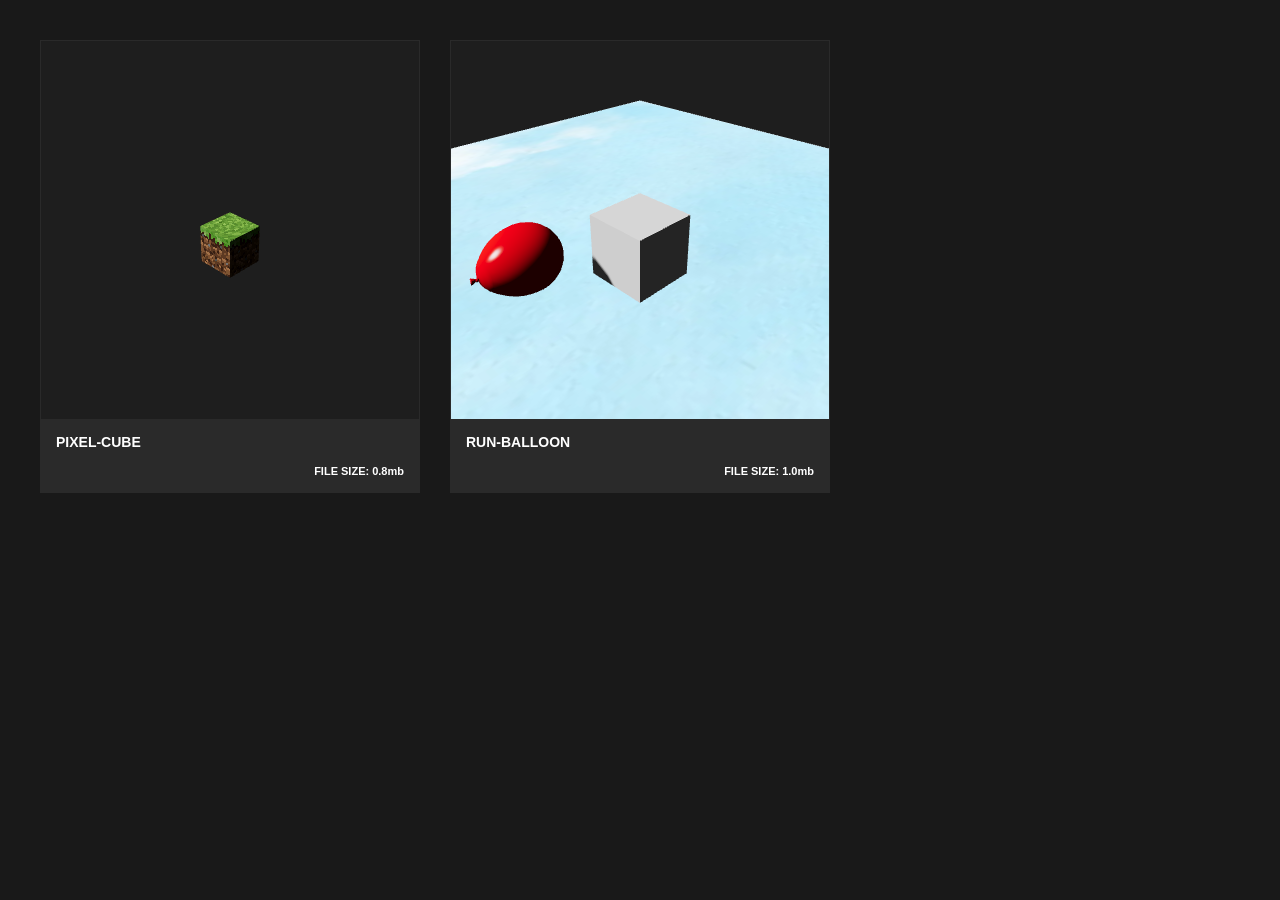
==== commit 2b3b0020: "Release update" ====
--- a/index.html
+++ b/index.html
@@ -19,6 +19,16 @@
                                             <strong class="project-card-title">PIXEL-CUBE </strong>
                                             <span class="project-card-description"></span>
                                             <small class="project-file-size">FILE SIZE: 0.8mb</small>
+                                        </div>
+                                    </div>
+                                
+
+                                    <div class="project-card" onclick="openProject('run-balloon.html', 'RUN-BALLOON', '', 'FILE SIZE: 1.0mb', 'run-balloon.html')">
+                                        <iframe class="project-card-iframe" src="run-balloon.html"></iframe>
+                                        <div class="project-card-info">
+                                            <strong class="project-card-title">RUN-BALLOON </strong>
+                                            <span class="project-card-description"></span>
+                                            <small class="project-file-size">FILE SIZE: 1.0mb</small>
                                         </div>
                                     </div>
                                 
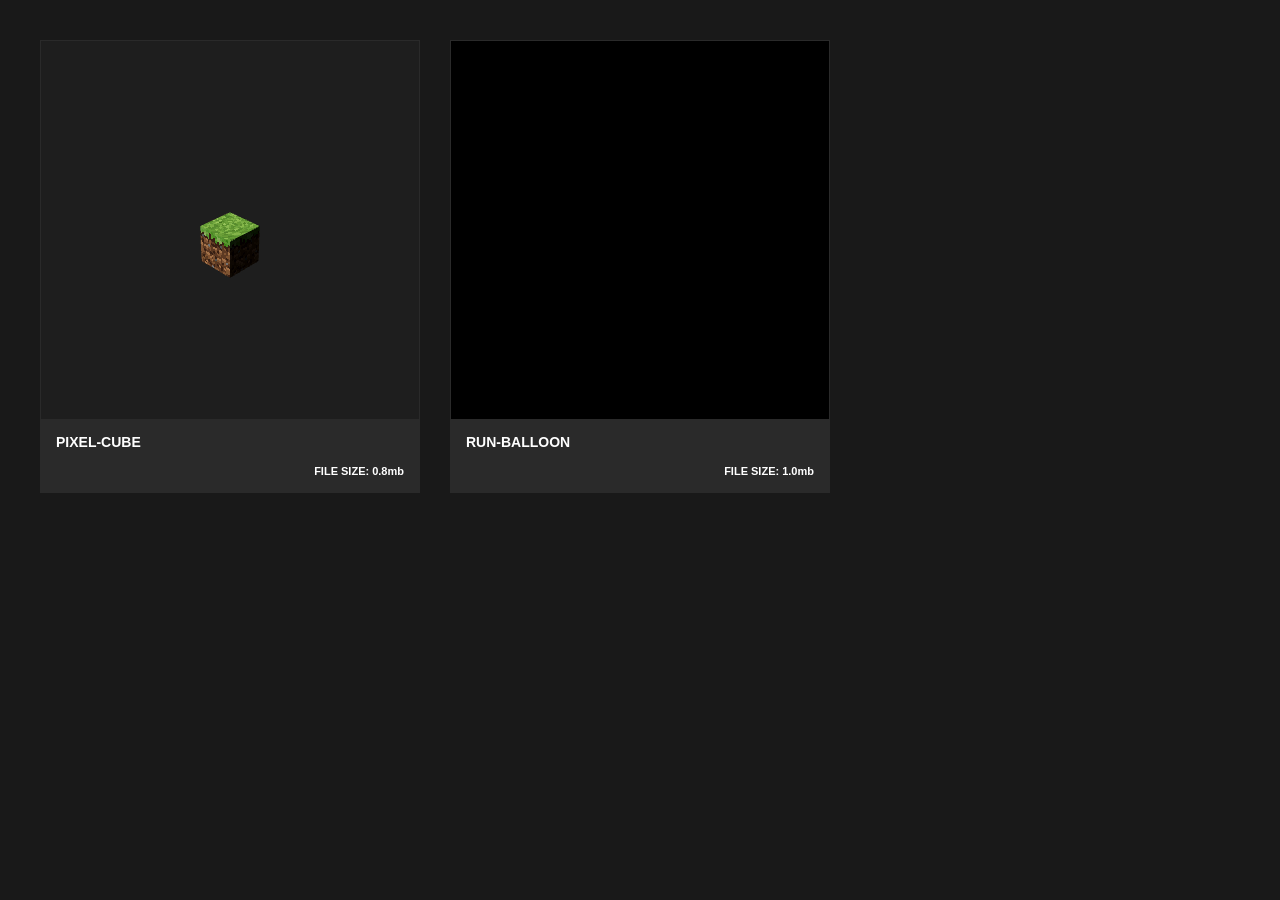
==== commit b17d5cfb: "Release update" ====
--- a/index.html
+++ b/index.html
@@ -5,7 +5,7 @@
     <meta charset="UTF-8">
     <meta name="viewport" content="width=device-width, initial-scale=1.0">
     <title>Marcelo Kohl - Playables</title>
-  <script type="module" crossorigin>!function(){"use strict";const e=document.getElementById("simulator"),t=document.getElementById("simulator-iframe"),n=document.getElementById("simulator-frame"),o=document.getElementById("simulator-device-selector"),l=document.getElementById("simulator-open-external"),i=document.getElementById("simulator-back"),d=document.getElementById("simulator-info-title"),s=document.getElementById("simulator-info-desc"),a=document.getElementById("simulator-file-size"),m=document.getElementById("simulator-download-file");let c="";const r={iphone13:{w:390,h:844},iphone14promax:{w:430,h:932},iphonese:{w:375,h:667},galaxys21:{w:360,h:800},pixel7:{w:412,h:915},ipadair:{w:820,h:1180},ipadpro12:{w:1024,h:1366},fill:{w:"100%",h:"100%"}};function u(e){const t=r[e],o=document.getElementById("simulator-body");if(t)if(n.className="",n.classList.add(`res-${e}`),"100%"!==t.w){const e=t.w+24,l=t.h+24,i=o.clientWidth-40,d=o.clientHeight-40,s=Math.min(i/e,d/l,1);n.style.setProperty("--simulator-scale",s)}else n.style.setProperty("--simulator-scale","1")}window.openProject=function(n,l,i,r,y){c=n,t.src=n,d.innerText=l,s.innerText=i,a.innerText=r,m.href=y,m.download=y,e.style.display="flex",document.body.style.overflow="hidden",setTimeout(()=>{window.innerWidth<=600?u("fill"):u(o.value)},10)},window.addEventListener("resize",()=>{"flex"===e.style.display&&u(o.value)}),o&&(o.onchange=()=>u(o.value)),l&&(l.onclick=()=>window.open(c,"_blank")),i&&(i.onclick=()=>{e.style.display="none",t.src="",document.body.style.overflow="auto"}),window.addEventListener("keydown",e=>{"Escape"===e.key&&i&&i.click()})}();</script>
+  <script type="module" crossorigin>!function(){"use strict";const e=document.getElementById("simulator"),t=document.getElementById("simulator-iframe"),n=document.getElementById("simulator-frame"),o=document.getElementById("simulator-device-selector"),i=document.getElementById("simulator-open-external"),l=document.getElementById("simulator-back"),d=document.getElementById("simulator-info-title"),s=document.getElementById("simulator-info-desc"),a=document.getElementById("simulator-file-size"),c=document.getElementById("simulator-download-file");let m="";const r={iphone13:{w:390,h:844},iphone14promax:{w:430,h:932},iphonese:{w:375,h:667},galaxys21:{w:360,h:800},pixel7:{w:412,h:915},ipadair:{w:820,h:1180},ipadpro12:{w:1024,h:1366},fill:{w:"100%",h:"100%"}};function u(e){const t=r[e],o=document.getElementById("simulator-body");if(t)if(n.className="",n.classList.add(`res-${e}`),"100%"!==t.w){const e=t.w+24,i=t.h+24,l=o.clientWidth-40,d=o.clientHeight-40,s=Math.min(l/e,d/i,1);n.style.setProperty("--simulator-scale",s)}else n.style.setProperty("--simulator-scale","1")}window.openProject=function(n,i,l,r,w){window.innerWidth<=600?window.location.href=n:(m=n,t.src=n,d.innerText=i,s.innerText=l,a.innerText=r,c.href=w,c.download=w,e.style.display="flex",document.body.style.overflow="hidden",setTimeout(()=>{window.innerWidth<=600?u("fill"):u(o.value)},10))},window.addEventListener("resize",()=>{"flex"===e.style.display&&u(o.value)}),o&&(o.onchange=()=>u(o.value)),i&&(i.onclick=()=>window.open(m,"_blank")),l&&(l.onclick=()=>{e.style.display="none",t.src="",document.body.style.overflow="auto"}),window.addEventListener("keydown",e=>{"Escape"===e.key&&l&&l.click()})}();</script>
   <style rel="stylesheet" crossorigin>:root{--bg-main: #191919;--text-main: #fff;--bg-card: #343434ab;--simulator-border: #000;--title-size: 14px;--description-size: 12px;--mb-size: 11px}body{margin:0;padding:40px;display:flex;justify-content:center;font-family:sans-serif;background:var(--bg-main);color:var(--text-main)}#project-list{display:grid;grid-template-columns:repeat(auto-fill,minmax(280px,1fr));gap:30px;width:100%;max-width:1200px}#project-list .project-card{text-decoration:none;color:var(--text-card-dark);position:relative;overflow:hidden;display:flex;flex-direction:column;cursor:pointer;border:1px solid var(--bg-card)}#project-list .project-card-iframe{width:100%;aspect-ratio:1/1;border:none;pointer-events:none;background:var(--bg-main)}#project-list .project-card-info{padding:15px;display:flex;flex-direction:column;gap:5px;background:var(--bg-card)}#project-list .project-card-title{font-size:var(--title-size);text-transform:uppercase}#project-list .project-card-description{font-size:var(--description-size);line-height:1.4}#project-list .project-file-size{font-size:var(--mb-size);font-weight:700;margin-top:5px;text-align:right}#simulator{position:fixed;top:0;left:0;width:100%;height:100%;background:var(--bg-main);z-index:1000;display:none;flex-direction:column;align-items:center}#simulator-header{width:100%;padding:15px 20px;display:flex;justify-content:space-between;align-items:center;box-sizing:border-box;background:var(--bg-main);border-bottom:1px solid var(--simulator-border);position:relative;z-index:10}.simulator-controls{display:flex;gap:15px;align-items:center}.btn{background:transparent;color:var(--text-main);border:1px solid #ffffff55;padding:10px 20px;font-size:.8rem;outline:none;cursor:pointer;text-transform:uppercase;text-align:center;font-weight:700;text-decoration:none;display:flex;transition:all .2s ease;gap:.4rem;justify-items:center;align-items:center;box-sizing:border-box;line-height:1rem}.btn:hover{background:#fff3;border:1px solid #ffffff99}.btn.small{padding:6px 12px;font-size:.65rem;height:1.8rem}.btn svg{width:14px;height:14px;display:block;fill:currentColor}.btn.small svg{width:12px;height:12px}#simulator-info{position:absolute;top:10px;left:10px;width:250px;background:var(--bg-card);padding:15px;color:var(--text-main);display:flex;flex-direction:column;gap:5px;z-index:5;pointer-events:auto;border:1px solid transparent;transition:all .3s ease}#simulator-info.collapsed{background:transparent}#simulator-info.collapsed #simulator-info-content{display:none}#simulator-info-header{display:flex;justify-content:flex-start;align-items:center;gap:10px}#simulator-info-title{font-size:var(--title-size);text-transform:uppercase;display:block}#simulator-info-desc{font-size:var(--description-size);line-height:1.4;display:block}#simulator-file-size{font-size:var(--mb-size);font-weight:700;margin-top:5px;display:block}#simulator-body{flex:1;width:100%;display:flex;justify-content:center;align-items:center;overflow:hidden;padding:0;box-sizing:border-box;position:relative}#simulator-frame{background:#000;border:12px solid var(--simulator-border);border-radius:36px;box-shadow:0 0 50px #00000080;position:relative;overflow:hidden;transform:scale(var(--simulator-scale, 1));transform-origin:center center}#simulator-frame.res-iphone13{width:390px;height:844px}#simulator-frame.res-iphone14promax{width:430px;height:932px}#simulator-frame.res-iphonese{width:375px;height:667px;border-radius:0}#simulator-frame.res-galaxys21{width:360px;height:800px}#simulator-frame.res-pixel7{width:412px;height:915px}#simulator-frame.res-ipadair{width:820px;height:1180px}#simulator-frame.res-ipadpro12{width:1024px;height:1366px}#simulator-frame.res-fill{width:100%;height:100%;border-radius:0;border:none;transform:scale(1)}#simulator-frame:after{content:"";position:absolute;top:15px;left:50%;transform:translate(-50%);background:#111;z-index:10;border:2px solid #222;display:none}#simulator-frame.res-iphone13:after,#simulator-frame.res-galaxys21:after,#simulator-frame.res-pixel7:after{display:block;width:12px;height:12px;border-radius:50%}#simulator-frame.res-iphone14promax:after{display:block;width:100px;height:24px;border-radius:20px;top:10px}#simulator-frame.res-iphonese:after{display:block;width:60px;height:6px;border-radius:3px;top:20px}#simulator-iframe{width:100%;height:100%;border:none;background:#fff}@media (max-width: 800px){#simulator-info{display:none}}@media (max-width: 600px){#project-list{grid-template-columns:1fr}#simulator-frame{border:none;border-radius:0;width:100%!important;height:100%!important}#simulator-device-selector{display:none}}</style>
 </head>
 
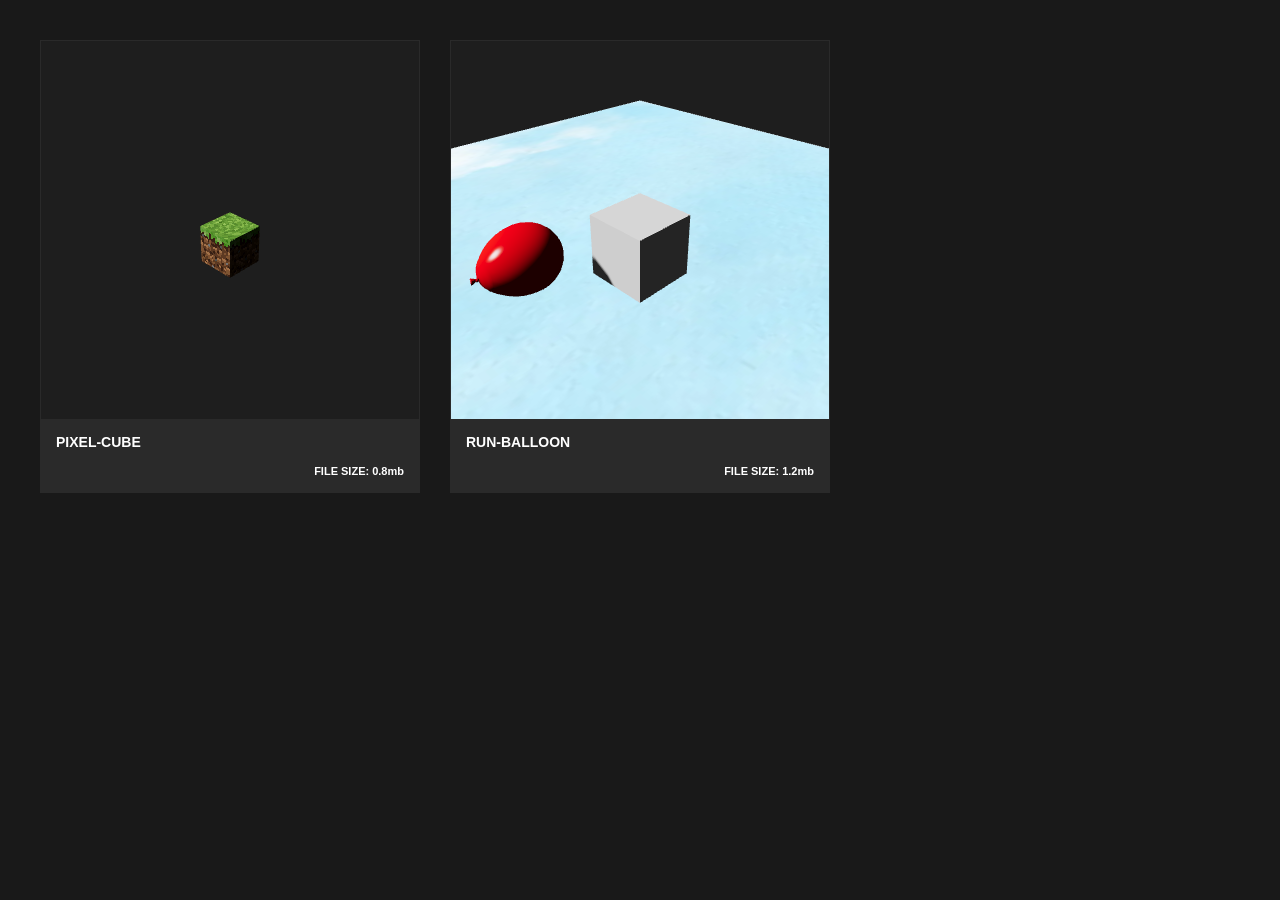
==== commit 12edb43f: "Release update" ====
--- a/index.html
+++ b/index.html
@@ -23,12 +23,12 @@
                                     </div>
                                 
 
-                                    <div class="project-card" onclick="openProject('run-balloon.html', 'RUN-BALLOON', '', 'FILE SIZE: 1.0mb', 'run-balloon.html')">
+                                    <div class="project-card" onclick="openProject('run-balloon.html', 'RUN-BALLOON', '', 'FILE SIZE: 1.2mb', 'run-balloon.html')">
                                         <iframe class="project-card-iframe" src="run-balloon.html"></iframe>
                                         <div class="project-card-info">
                                             <strong class="project-card-title">RUN-BALLOON </strong>
                                             <span class="project-card-description"></span>
-                                            <small class="project-file-size">FILE SIZE: 1.0mb</small>
+                                            <small class="project-file-size">FILE SIZE: 1.2mb</small>
                                         </div>
                                     </div>
                                 
